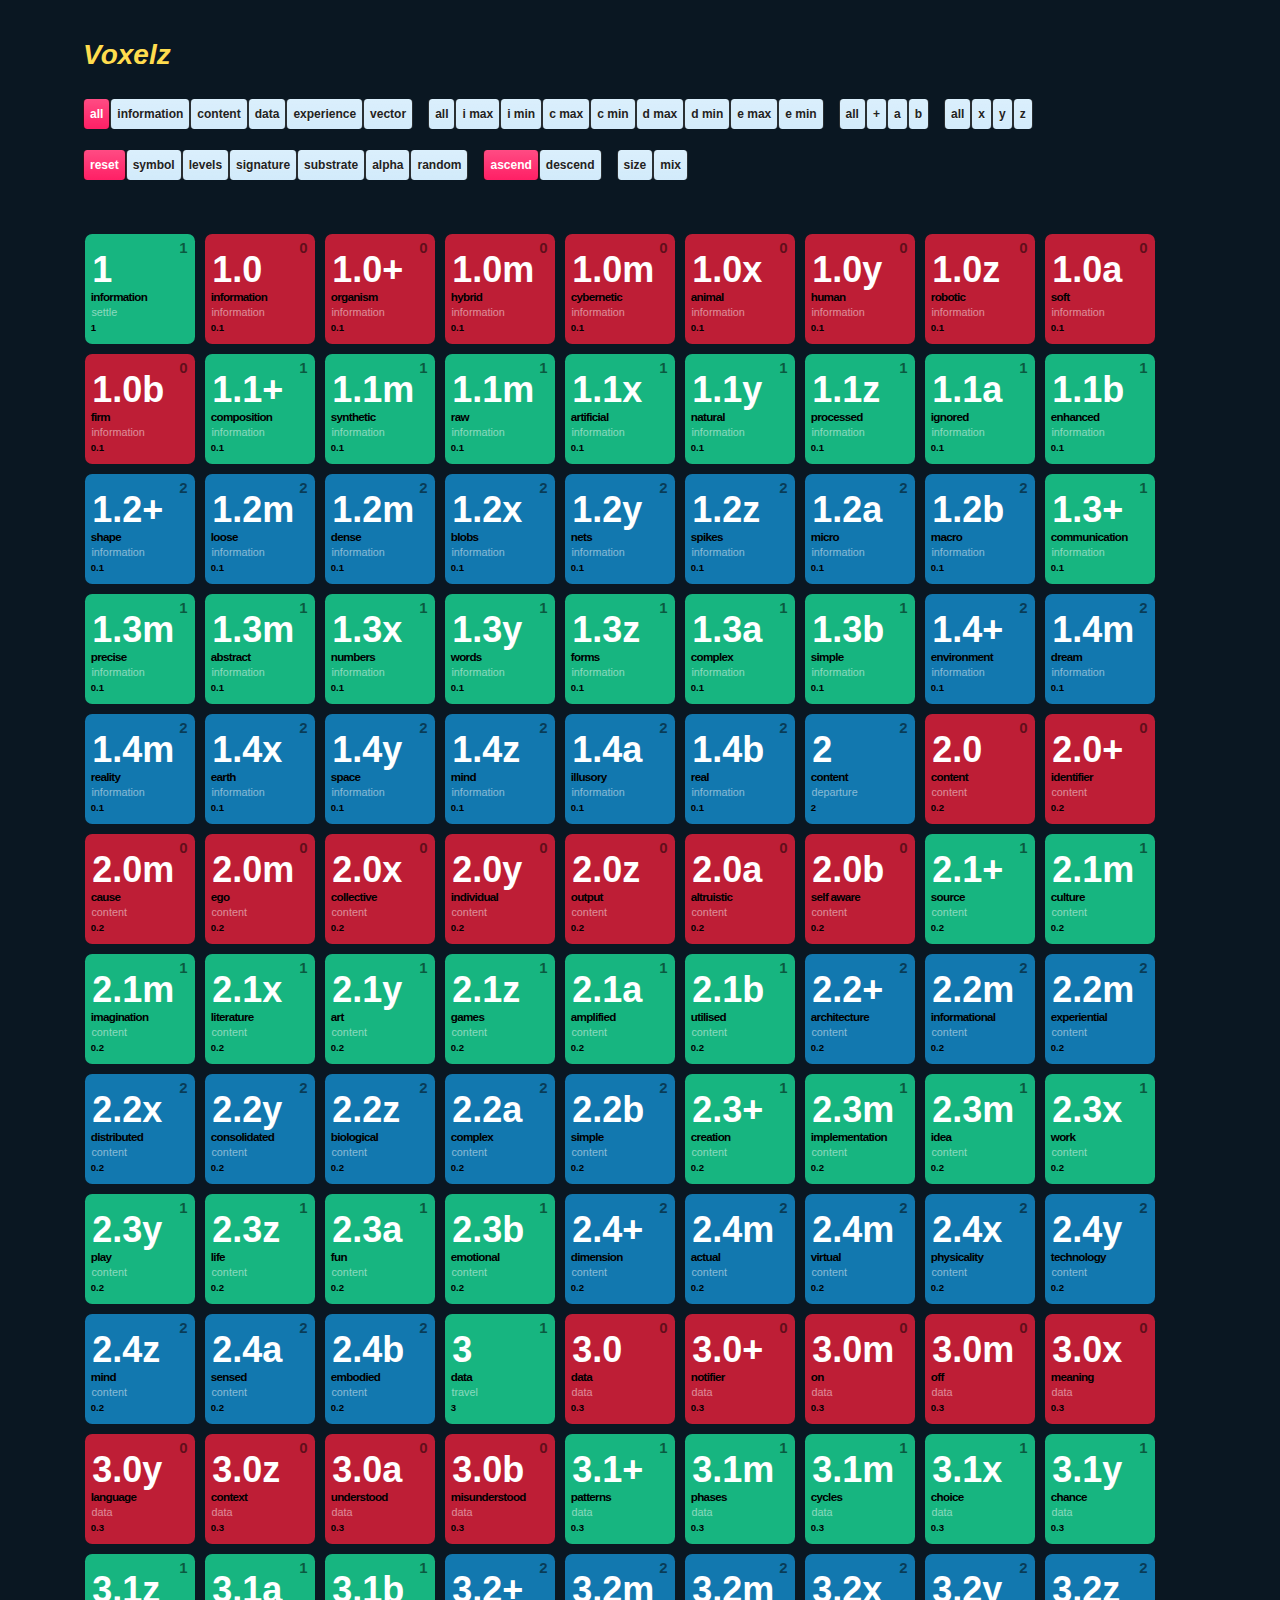
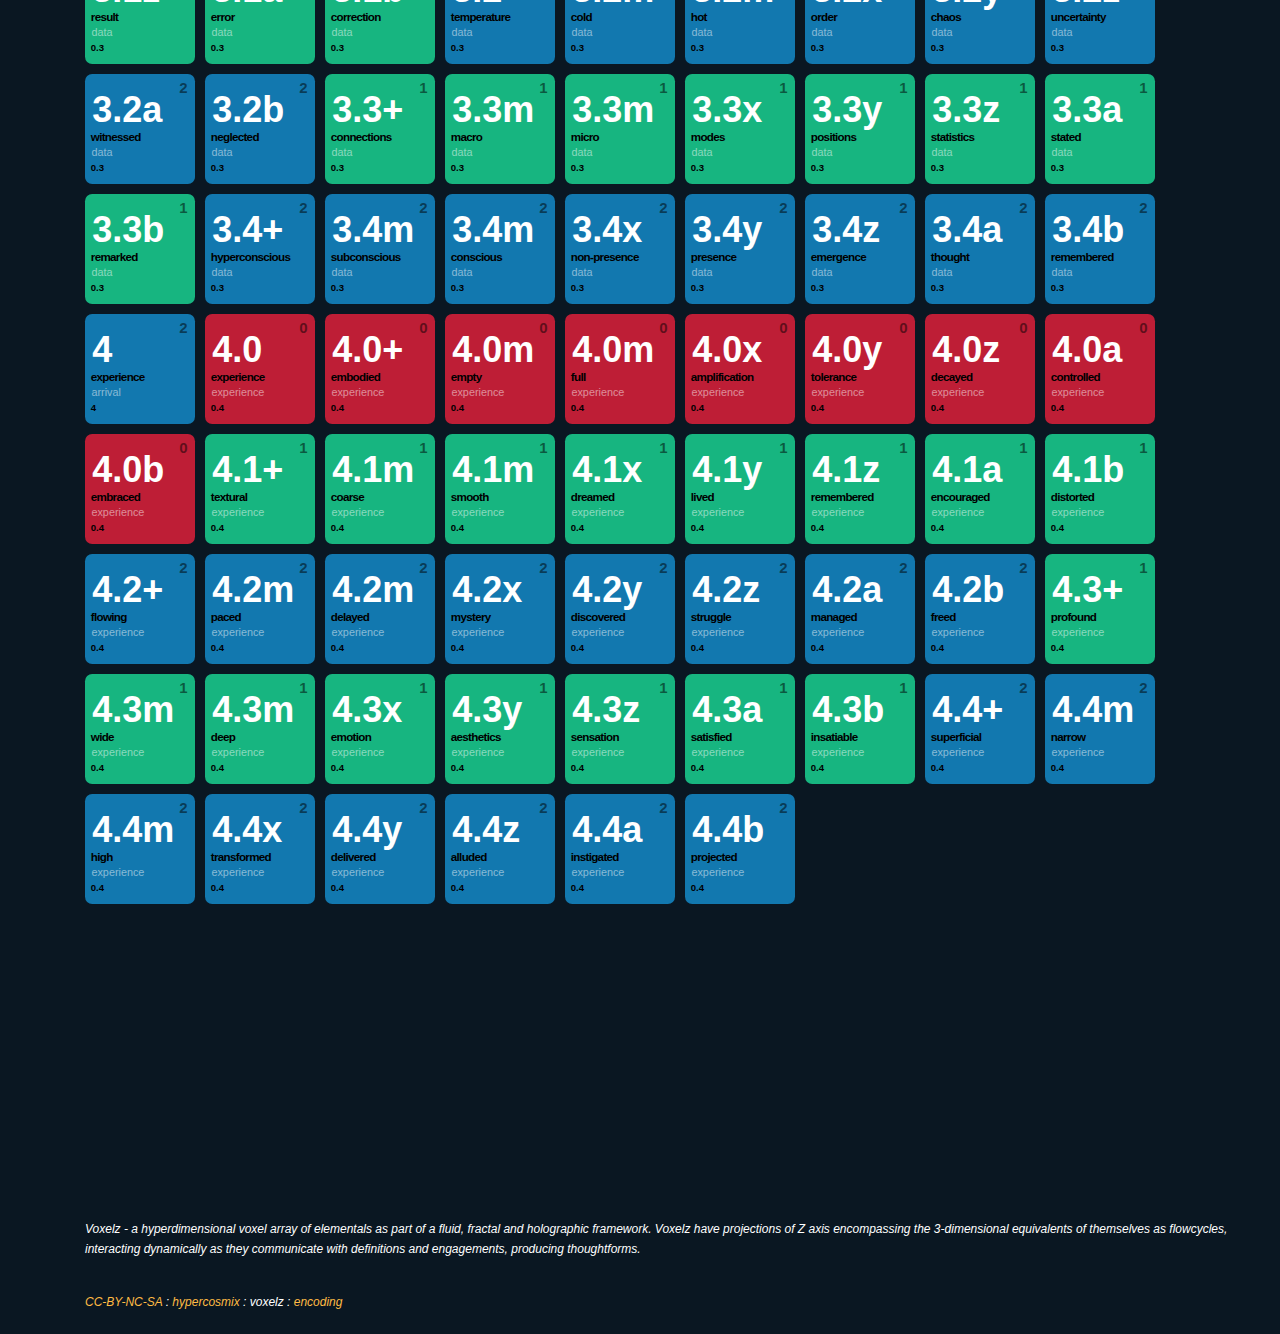
==== index.html @ 6b5d3782 "Cleaning up code structure and filenames" ====
<!DOCTYPE html>
<html class="csstransforms no-csstransforms3d csstransitions" lang="en"><head>
<meta http-equiv="content-type" content="text/html; charset=UTF-8">

  <meta charset="utf-8">
  <title>Voxelz</title>

  <!--[if lt IE 9]><script src="http://html5shim.googlecode.com/svn/trunk/html5.js"></script><![endif]-->

  <meta name="description" content="Voxelz is a hyperdimensional voxel array of elementals as part of a fluid, fractal and holographic framework. They have a projection of Z axis encompassing the 3-dimensional equivalents of themselves, interacting dynamically as they communicate with definitions and engagements, producing thoughtforms.">
  <meta name="language" content="en">
  <meta name="keywords" content="hypercosmix, encodemet, encoding, thoughtforms, thoughtformer, voxelz, voxel, elementals, hyperdimensional array, hyperparameters, framework, opensource, open source, creative commons, lexicon, ui, ux, ix, database, interface, metainterface, meta-interface, entanglement, personas, metaconstructs, entpm, living cells, resonance core, nerve synapse, mind compass">

  <link rel="stylesheet" href="stylesheets/style.css">

  <!-- scripts at bottom of page -->


</head>

<body class="hypercosmix">

<section id="options" class="clearfix">
<br>
 <h1>Voxelz</h1>

    <div class="id option-combo">
      <ul id="filters" class="option-set clearfix" data-option-key="filter">
        <li><a href="#filter" data-option-value="*" class="selected">all</a></li>
        <li><a href="#filter" data-option-value=".information">information</a></li>
        <li><a href="#filter" data-option-value=".content">content</a></li>
        <li><a href="#filter" data-option-value=".data">data</a></li>
        <li><a href="#filter" data-option-value=".experience">experience</a></li>
        <li><a href="#filter" data-option-value=".vector">vector</a></li>
      </ul>
    </div>
    <div class="id option-combo">
      <ul id="filters" class="option-set clearfix" data-option-key="filter">
        <li><a href="#filter" data-option-value=".information, .content, .data, .experience">all</a></li>
        <li><a href="#filter" data-option-value=".information:not(.minima)">i max</a></li>
        <li><a href="#filter" data-option-value=".information:not(.maxima)">i min</a></li>
        <li><a href="#filter" data-option-value=".content:not(.minima)">c max</a></li>
        <li><a href="#filter" data-option-value=".content:not(.maxima)">c min</a></li>
        <li><a href="#filter" data-option-value=".data:not(.minima)">d max</a></li>
        <li><a href="#filter" data-option-value=".data:not(.maxima)">d min</a></li>
        <li><a href="#filter" data-option-value=".experience:not(.minima)">e max</a></li>
        <li><a href="#filter" data-option-value=".experience:not(.maxima)">e min</a></li>
      </ul>
    </div>
    <div class="id option-combo">
      <ul id="filters" class="option-set clearfix" data-option-key="filter">
        <li><a href="#filter" data-option-value=".plus, .a, .b">all</a></li>
        <li><a href="#filter" data-option-value=".plus">+</a></li>
        <li><a href="#filter" data-option-value=".a">a</a></li>
        <li><a href="#filter" data-option-value=".b">b</a></li>
       </ul>
    </div>
    <div class="id option-combo">
      <ul id="filters" class="option-set clearfix" data-option-key="filter">
        <li><a href="#filter" data-option-value=".x, .y, .z">all</a></li>
        <li><a href="#filter" data-option-value=".x">x</a></li>
        <li><a href="#filter" data-option-value=".y">y</a></li>
        <li><a href="#filter" data-option-value=".z">z</a></li>
      </ul>
    </div>
    <div class="id option-combo">
      <ul id="sort-by" class="option-set clearfix" data-option-key="sortBy">
        <li><a href="#sortBy=original-order" data-option-value="original-order" class="selected" data="">reset</a></li>
        <li><a href="#sortBy=symbol" data-option-value="symbol">symbol</a></li>
        <li><a href="#sortBy=number" data-option-value="number">levels</a></li>
        <li><a href="#sortBy=weight" data-option-value="weight">signature</a></li>
        <li><a href="#sortBy=category" data-option-value="category">substrate</a></li>
        <li><a href="#sortBy=name" data-option-value="name">alpha</a></li>
        <li><a href="#sortBy=random" data-option-value="random">random</a></li>
      </ul>
    </div>
    <div class="id option-combo">
     <ul id="sort-direction" class="option-set clearfix" data-option-key="sortAscending">
       <li><a href="#sortAscending=true" data-option-value="true" class="selected">ascend</a></li>
       <li><a href="#sortAscending=false" data-option-value="false">descend</a></li>
     </ul>
    </div>
    <div class="id option-combo">
     <ul id="etc" class="clearfix">
       <li id="toggle-sizes"><a href="#toggle-sizes">size</a></li>
       <li id="shuffle"><a href="#shuffle">mix</a></li>
     </ul>
    </div>

</section> <!-- #options -->

    <!--img src="http://voxelz.com/img/" class="fadeout" alt="" width="115" height="115"/ -->

<div style="position: relative; overflow: hidden; height: 2520px;" id="container" class="clickable clearfix isotope">

  <template id="voxel-template">
    <div class="element isotope-item" data-symbol="4.4z">
      <p class="number">2</p>
      <h3 class="symbol">4.4z</h3>
      <h2 class="name">alluded</h2>
      <p class="substrate">experience</p>
      <p class="weight">0.4.0.2.0.0.0.0.z</p>
    </div>
  </template>




</div>




<footer>
  <p>Voxelz - a hyperdimensional voxel array of elementals as part of a
fluid, fractal and holographic framework. Voxelz have projections of Z
axis encompassing the 3-dimensional equivalents of themselves as
flowcycles, interacting dynamically as they communicate with definitions
and engagements, producing thoughtforms.</p>
  <br>
  <p><a href="http://creativecommons.org/licenses/by-nc-sa/3.0/deed.en_US">CC-BY-NC-SA</a> : <a href="http://hypercosmix.com/">hypercosmix</a> : voxelz : <a href="http://encodement.com/">encoding</a></p>
</footer>



<script src="lib/jquery.js"></script>
<script src="lib/jquery-backbutton.js"></script>
<script src="lib/jquery-hashchange.js"></script>
<script src="lib/jquery-isotope.js"></script>

<script src="lib/template_polyfil.js"></script>

<script src="entpm/entpm.js"></script>
<script src="entpm/structure.js"></script>
<script src="entpm/voxel.js"></script>
<script src="entpm/voxelz.js"></script>

<script src="scripts/rendering.js"></script>

<script src="lib/voxelz.js"></script>

</body>
</html>
---- stylesheets/style.css ----
/* Start: Recommended Isotope styles */

/**** Isotope Filtering ****/

.isotope-item {
  z-index: 2;
}

.isotope-hidden.isotope-item {
  pointer-events: none;
  z-index: 1;
}

/**** Isotope CSS3 transitions ****/

.isotope,
.isotope .isotope-item {
  -webkit-transition-duration: 0.8s;
     -moz-transition-duration: 0.8s;
      -ms-transition-duration: 0.8s;
       -o-transition-duration: 0.8s;
          transition-duration: 0.8s;
}

.isotope {
  -webkit-transition-property: height, width;
     -moz-transition-property: height, width;
      -ms-transition-property: height, width;
       -o-transition-property: height, width;
          transition-property: height, width;
}

.isotope .isotope-item {
  -webkit-transition-property: -webkit-transform, opacity;
     -moz-transition-property:    -moz-transform, opacity;
      -ms-transition-property:     -ms-transform, opacity;
       -o-transition-property:      -o-transform, opacity;
          transition-property:         transform, opacity;
}

/**** disabling Isotope CSS3 transitions ****/

.isotope.no-transition,
.isotope.no-transition .isotope-item,
.isotope .isotope-item.no-transition {
  -webkit-transition-duration: 0s;
     -moz-transition-duration: 0s;
      -ms-transition-duration: 0s;
       -o-transition-duration: 0s;
          transition-duration: 0s;
}

/* End: Recommended Isotope styles */



/* disable CSS transitions for containers with infinite scrolling*/
.isotope.infinite-scrolling {
  -webkit-transition: none;
     -moz-transition: none;
      -ms-transition: none;
       -o-transition: none;
          transition: none;
}


/**** Base styles ****/

html, body, div, span, object, iframe,
h1, h2, h3, h4, h5, h6, p, blockquote, pre,
abbr, address, cite, code, del, dfn, em, img, ins, kbd, q, samp,
small, strong, sub, sup, var, b, i, dl, dt, dd, ol, ul, li,
fieldset, form, label, legend,
table, caption, tbody, tfoot, thead, tr, th, td,
article, aside, canvas, details, figcaption, figure,
footer, header, hgroup, menu, nav, section, summary,
time, mark, audio, video {
  margin: 0;
  padding: 0;
  border: 0;
  font-size: 100%;
  font: inherit;
  vertical-align: baseline;
}

article, aside, details, figcaption, figure,
footer, header, hgroup, menu, nav, section {
  display: block;
}

body {
  padding: 20px;
  font-family: 'Lucida Sans', 'Lucida Sans Regular', 'Lucida Grande', 'Lucida Sans Unicode', Arial, sans-serif;
  font-size: 12px;
  line-height: 1.7em;
  background: #0A1722;
  color: #FFF;
}

h1, h2, h3, p, ul, ol, pre, dl {
  margin-bottom: 1.0em;
}

h1, h2, #super-list, .element, .tagline, #index-list, 
.super-list .link {
  font-family: 'Helvetica Neue', Arial, sans-serif;
}

h1, h2, h3 { font-weight: bold; }

h1 {
  font-size: 28px;
  font-style: italic;
  line-height: 1.1em;
  color: #FFDC4E;
}

h2 {
  font-size: 24px;
  line-height: 1.1em;
  color: #FFDC4E;
}

ul, ol {
  margin-left: 1.5em;
}

a,
a code {
  color: #FB4;
  text-decoration: none;
}

a:hover,
a:hover code { 
  color: #4BF; 
}

a:active,
a:active code {
  color: #1FB;
  background: black;
}

a img { border: none; }

em { font-style: italic; }
strong { font-weight: bold; }

blockquote {
  padding-left: 1.0em;
  margin-left: 1.0em;
  border-left: 1px solid #333;
  font-style: italic;
}

/**** Isotope styles ****/

/* required for containers to inherit vertical size from window */
html,
body {
  height: 100%;
}

div.id img.fadeout{
opacity:1.0;-webkit-transition:opacity 
.3s ease-in-out;-moz-transition:opacity 
.3s ease-in-out;-o-transition:opacity 
.3s ease-in-out;transition:opacity 
.3s ease-in-out
}

div.id h3, div.id h2, div.id p,div.id span,div.id img{
  opacity:1.0;-webkit-transition:opacity 
  .3s ease-in-out;-moz-transition:opacity 
  .3s ease-in-out;-o-transition:opacity 
  .3s ease-in-out;transition:opacity 
  .3s ease-in-out}

div.id:hover 
h3,div.id:hover 
p,div.id:hover 
span,div.id:hover 
img{opacity:1.0}
h3{opacity:1.0;}
h2{opacity:1.0;}
p{opacity:1.0;}
div.id:hover 
img.fadeout{opacity:.0}
h3.fadeout{opacity:.0}
h2.fadeout{opacity:.0}
p.fadeout{opacity:.0}
.item-images{display:none}


#container {
  border: 0px solid #666;
  padding-top: 15px;
  padding-left: 60px;
  padding-right: 60px;
  margin-bottom: 60px;
}

.element {
  width: 110px;
  height: 110px;
  margin: 5px;
  float: left;
  overflow: hidden;
  position: relative;
  background: #888;
  color: #222;
  -webkit-border-top-right-radius: 0.6em;
      -moz-border-radius-topright: 0.6em;
          border-top-right-radius: 0.6em;
  -webkit-border-bottom-left-radius: 0.6em;
      -moz-border-radius-bottomleft: 0.6em;
          border-bottom-left-radius: 0.6em; 
  -webkit-border-top-left-radius: 0.6em;
      -moz-border-radius-topleft: 0.6em;
          border-top-left-radius: 0.6em;
  -webkit-border-bottom-right-radius: 0.6em;
      -moz-border-radius-bottomright: 0.6em;
          border-bottom-right-radius: 0.6em;                    
}

.element.plus1                                                                                              { background: #17B380; background: hsl( 160,  77%, 40%); }
.element.minus7                                                                                             { background: #1279B0; background: hsl( 201,  81%, 38%); }
.element.plus2                                                                                              { background: #17B380; background: hsl( 160,  77%, 40%); }
.element.minus6                                                                                             { background: #1279B0; background: hsl( 201,  81%, 38%); }
.element.plus3                                                                                              { background: #17B380; background: hsl( 160,  77%, 40%); }
.element.minus5                                                                                             { background: #1279B0; background: hsl( 201,  81%, 38%); }
.element.plus4                                                                                              { background: #17B380; background: hsl( 160,  77%, 40%); }
.element.minus8                                                                                             { background: #1279B0; background: hsl( 201,  81%, 38%); }

.element.x                                                                                                  { background: #60C76A; background: hsl( 126,  48%, 58%); }
.element.y                                                                                                  { background: #E96199; background: hsl( 335,  76%, 65%); }
.element.z                                                                                                  { background: #00C3CB; background: hsl( 182,  100%, 40%); }

.element.time                                                                                               { background: #60C76A; background: hsl( 126,  48%, 58%); }
.element.emotion                                                                                            { background: #E96199; background: hsl( 335,  76%, 65%); }
.element.projection                                                                                         { background: #00C3CB; background: hsl( 182,  100%, 40%); }

.element.vector                                                                                             { background: #BF1E35; background: hsl( 351,  73%, 43%); }
.element.minima                                                                                             { background: #17B380; background: hsl( 160,  77%, 40%); }
.element.maxima                                                                                             { background: #1279B0; background: hsl( 201,  81%, 38%); }

.element.information                                                                                        { background: #17B380; background: hsl( 160,  77%, 40%); }
.element.content                                                                                            { background: #1279B0; background: hsl( 201,  81%, 38%); }
.element.data                                                                                               { background: #17B380; background: hsl( 160,  77%, 40%); }
.element.experience                                                                                         { background: #1279B0; background: hsl( 201,  81%, 38%); }

.element.vector.information                                                                                 { background: #BF1E35; background: hsl( 351,  73%, 43%); }
.element.vector.information.organism                                                                        { background: #BF1E35; background: hsl( 351,  73%, 43%); }
.element.vector.information.organism.vector.hybrid                                                          { background: #BF1E35; background: hsl( 351,  73%, 43%); }
.element.vector.information.organism.vector.cybernetic                                                      { background: #BF1E35; background: hsl( 351,  73%, 43%); }
.element.vector.information.organism.vector.animal                                                          { background: #BF1E35; background: hsl( 351,  73%, 43%); }
.element.vector.information.organism.vector.human                                                           { background: #BF1E35; background: hsl( 351,  73%, 43%); }
.element.vector.information.organism.vector.robotic                                                         { background: #BF1E35; background: hsl( 351,  73%, 43%); }
.element.vector.information.organism.minima.composition                                                     { background: #17B380; background: hsl( 160,  77%, 40%); }
.element.vector.information.organism.minima.composition.synthetic                                           { background: #17B380; background: hsl( 160,  77%, 40%); }
.element.vector.information.organism.minima.composition.raw                                                 { background: #17B380; background: hsl( 160,  77%, 40%); }
.element.vector.information.organism.minima.composition.artifical                                           { background: #17B380; background: hsl( 160,  77%, 40%); }
.element.vector.information.organism.minima.composition.natural                                             { background: #17B380; background: hsl( 160,  77%, 40%); }
.element.vector.information.organism.minima.composition.processed                                           { background: #17B380; background: hsl( 160,  77%, 40%); }
.element.vector.information.organism.maxima.composition.shape                                               { background: #1279B0; background: hsl( 201,  81%, 38%); }
.element.vector.information.organism.maxima.composition.shape.loose                                         { background: #1279B0; background: hsl( 201,  81%, 38%); }
.element.vector.information.organism.maxima.composition.shape.dense                                         { background: #1279B0; background: hsl( 201,  81%, 38%); }
.element.vector.information.organism.maxima.composition.shape.blobs                                         { background: #1279B0; background: hsl( 201,  81%, 38%); }
.element.vector.information.organism.maxima.composition.shape.nets                                          { background: #1279B0; background: hsl( 201,  81%, 38%); }
.element.vector.information.organism.maxima.composition.shape.spikes                                        { background: #1279B0; background: hsl( 201,  81%, 38%); }
.element.vector.information.organism.minima.composition.shape.communication                                 { background: #17B380; background: hsl( 160,  77%, 40%); }
.element.vector.information.organism.minima.composition.shape.communication.abstract                        { background: #17B380; background: hsl( 160,  77%, 40%); }
.element.vector.information.organism.minima.composition.shape.communication.precise                         { background: #17B380; background: hsl( 160,  77%, 40%); }
.element.vector.information.organism.minima.composition.shape.communication.numbers                         { background: #17B380; background: hsl( 160,  77%, 40%); }
.element.vector.information.organism.minima.composition.shape.communication.words                           { background: #17B380; background: hsl( 160,  77%, 40%); }
.element.vector.information.organism.minima.composition.shape.communication.form                            { background: #17B380; background: hsl( 160,  77%, 40%); }
.element.vector.information.organism.maxima.composition.shape.communication.environment                     { background: #1279B0; background: hsl( 201,  81%, 38%); }
.element.vector.information.organism.maxima.composition.shape.communication.environment.dream               { background: #1279B0; background: hsl( 201,  81%, 38%); }
.element.vector.information.organism.maxima.composition.shape.communication.environment.reality             { background: #1279B0; background: hsl( 201,  81%, 38%); }
.element.vector.information.organism.maxima.composition.shape.communication.environment.earth               { background: #1279B0; background: hsl( 201,  81%, 38%); }
.element.vector.information.organism.maxima.composition.shape.communication.environment.space               { background: #1279B0; background: hsl( 201,  81%, 38%); }
.element.vector.information.organism.maxima.composition.shape.communication.environment.mind                { background: #1279B0; background: hsl( 201,  81%, 38%); }

.element.vector.content                                                                                     { background: #BF1E35; background: hsl( 351,  73%, 43%); }
.element.vector.content.identifier                                                                          { background: #BF1E35; background: hsl( 351,  73%, 43%); }
.element.vector.content.identifier.vector.cause                                                             { background: #BF1E35; background: hsl( 351,  73%, 43%); }
.element.vector.content.identifier.vector.ego                                                               { background: #BF1E35; background: hsl( 351,  73%, 43%); }
.element.vector.content.identifier.vector.collective                                                        { background: #BF1E35; background: hsl( 351,  73%, 43%); }
.element.vector.content.identifier.vector.individual                                                        { background: #BF1E35; background: hsl( 351,  73%, 43%); }
.element.vector.content.identifier.vector.output                                                            { background: #BF1E35; background: hsl( 351,  73%, 43%); }
.element.vector.content.identifier.minima.source                                                            { background: #17B380; background: hsl( 160,  77%, 40%); }
.element.vector.content.identifier.minima.source.culture                                                    { background: #17B380; background: hsl( 160,  77%, 40%); }
.element.vector.content.identifier.minima.source.imagination                                                { background: #17B380; background: hsl( 160,  77%, 40%); }
.element.vector.content.identifier.minima.source.literature                                                 { background: #17B380; background: hsl( 160,  77%, 40%); }
.element.vector.content.identifier.minima.source.art                                                        { background: #17B380; background: hsl( 160,  77%, 40%); }
.element.vector.content.identifier.minima.source.games                                                      { background: #17B380; background: hsl( 160,  77%, 40%); }
.element.vector.content.identifier.maxima.source.architecture                                               { background: #1279B0; background: hsl( 201,  81%, 38%); }
.element.vector.content.identifier.maxima.source.architecture.informational                                 { background: #1279B0; background: hsl( 201,  81%, 38%); }
.element.vector.content.identifier.maxima.source.architecture.experiential                                  { background: #1279B0; background: hsl( 201,  81%, 38%); }
.element.vector.content.identifier.maxima.source.architecture.distributed                                   { background: #1279B0; background: hsl( 201,  81%, 38%); }
.element.vector.content.identifier.maxima.source.architecture.consolidated                                  { background: #1279B0; background: hsl( 201,  81%, 38%); }
.element.vector.content.identifier.maxima.source.architecture.biological                                    { background: #1279B0; background: hsl( 201,  81%, 38%); }
.element.vector.content.identifier.minima.source.architecture.creation                                      { background: #17B380; background: hsl( 160,  77%, 40%); }
.element.vector.content.identifier.minima.source.architecture.creation.implementation                       { background: #17B380; background: hsl( 160,  77%, 40%); }
.element.vector.content.identifier.minima.source.architecture.creation.idea                                 { background: #17B380; background: hsl( 160,  77%, 40%); }
.element.vector.content.identifier.minima.source.architecture.creation.work                                 { background: #17B380; background: hsl( 160,  77%, 40%); }
.element.vector.content.identifier.minima.source.architecture.creation.play                                 { background: #17B380; background: hsl( 160,  77%, 40%); }
.element.vector.content.identifier.minima.source.architecture.creation.life                                 { background: #17B380; background: hsl( 160,  77%, 40%); }
.element.vector.content.identifier.maxima.source.architecture.creation.dimension                            { background: #1279B0; background: hsl( 201,  81%, 38%); }
.element.vector.content.identifier.maxima.source.architecture.creation.dimension.actual                     { background: #1279B0; background: hsl( 201,  81%, 38%); }
.element.vector.content.identifier.maxima.source.architecture.creation.dimension.virtual                    { background: #1279B0; background: hsl( 201,  81%, 38%); }
.element.vector.content.identifier.maxima.source.architecture.creation.dimension.physicality                { background: #1279B0; background: hsl( 201,  81%, 38%); }
.element.vector.content.identifier.maxima.source.architecture.creation.dimension.technology                 { background: #1279B0; background: hsl( 201,  81%, 38%); }
.element.vector.content.identifier.maxima.source.architecture.creation.dimension.mind                       { background: #1279B0; background: hsl( 201,  81%, 38%); }

.element.vector.data                                                                                        { background: #BF1E35; background: hsl( 351,  73%, 43%); }
.element.vector.data.notifier                                                                               { background: #BF1E35; background: hsl( 351,  73%, 43%); }
.element.vector.data.notifier.vector.on                                                                     { background: #BF1E35; background: hsl( 351,  73%, 43%); }
.element.vector.data.notifier.vector.off                                                                    { background: #BF1E35; background: hsl( 351,  73%, 43%); }
.element.vector.data.notifier.vector.meaning                                                                { background: #BF1E35; background: hsl( 351,  73%, 43%); }
.element.vector.data.notifier.vector.language                                                               { background: #BF1E35; background: hsl( 351,  73%, 43%); }
.element.vector.data.notifier.vector.context                                                                { background: #BF1E35; background: hsl( 351,  73%, 43%); }
.element.vector.data.notifier.minima.patterns                                                               { background: #17B380; background: hsl( 160,  77%, 40%); }
.element.vector.data.notifier.minima.patterns.phases                                                        { background: #17B380; background: hsl( 160,  77%, 40%); }
.element.vector.data.notifier.minima.patterns.cycles                                                        { background: #17B380; background: hsl( 160,  77%, 40%); }
.element.vector.data.notifier.minima.patterns.choice                                                        { background: #17B380; background: hsl( 160,  77%, 40%); }
.element.vector.data.notifier.minima.patterns.chance                                                        { background: #17B380; background: hsl( 160,  77%, 40%); }
.element.vector.data.notifier.minima.patterns.result                                                        { background: #17B380; background: hsl( 160,  77%, 40%); }
.element.vector.data.notifier.maxima.patterns.temperature                                                   { background: #1279B0; background: hsl( 201,  81%, 38%); }
.element.vector.data.notifier.maxima.patterns.temperature.cold                                              { background: #1279B0; background: hsl( 201,  81%, 38%); }
.element.vector.data.notifier.maxima.patterns.temperature.hot                                               { background: #1279B0; background: hsl( 201,  81%, 38%); }
.element.vector.data.notifier.maxima.patterns.temperature.order                                             { background: #1279B0; background: hsl( 201,  81%, 38%); }
.element.vector.data.notifier.maxima.patterns.temperature.chaos                                             { background: #1279B0; background: hsl( 201,  81%, 38%); }
.element.vector.data.notifier.maxima.patterns.temperature.uncertainty                                       { background: #1279B0; background: hsl( 201,  81%, 38%); }
.element.vector.data.notifier.minima.patterns.temperature.connection                                        { background: #17B380; background: hsl( 160,  77%, 40%); }
.element.vector.data.notifier.minima.patterns.temperature.connection.macro                                  { background: #17B380; background: hsl( 160,  77%, 40%); }
.element.vector.data.notifier.minima.patterns.temperature.connection.micro                                  { background: #17B380; background: hsl( 160,  77%, 40%); }
.element.vector.data.notifier.minima.patterns.temperature.connection.modes                                  { background: #17B380; background: hsl( 160,  77%, 40%); }
.element.vector.data.notifier.minima.patterns.temperature.connection.positions                              { background: #17B380; background: hsl( 160,  77%, 40%); }
.element.vector.data.notifier.minima.patterns.temperature.connection.statistics                             { background: #17B380; background: hsl( 160,  77%, 40%); }
.element.vector.data.notifier.maxima.patterns.temperature.connection.hyperconscious                         { background: #1279B0; background: hsl( 201,  81%, 38%); }
.element.vector.data.notifier.maxima.patterns.temperature.connection.hyperconscious.subconscious            { background: #1279B0; background: hsl( 201,  81%, 38%); }
.element.vector.data.notifier.maxima.patterns.temperature.connection.hyperconscious.conscious               { background: #1279B0; background: hsl( 201,  81%, 38%); }
.element.vector.data.notifier.maxima.patterns.temperature.connection.hyperconscious.nonpresence             { background: #1279B0; background: hsl( 201,  81%, 38%); }
.element.vector.data.notifier.maxima.patterns.temperature.connection.hyperconscious.presence                { background: #1279B0; background: hsl( 201,  81%, 38%); }
.element.vector.data.notifier.maxima.patterns.temperature.connection.hyperconscious.emergence               { background: #1279B0; background: hsl( 201,  81%, 38%); }

.element.vector.experience                                                                                  { background: #BF1E35; background: hsl( 351,  73%, 43%); }
.element.vector.experience.embodied                                                                         { background: #BF1E35; background: hsl( 351,  73%, 43%); }
.element.vector.experience.embodied.vector.empty                                                            { background: #BF1E35; background: hsl( 351,  73%, 43%); }
.element.vector.experience.embodied.vector.full                                                             { background: #BF1E35; background: hsl( 351,  73%, 43%); }
.element.vector.experience.embodied.vector.amplification                                                    { background: #BF1E35; background: hsl( 351,  73%, 43%); }
.element.vector.experience.embodied.vector.tolerance                                                        { background: #BF1E35; background: hsl( 351,  73%, 43%); }
.element.vector.experience.embodied.vector.decayed                                                          { background: #BF1E35; background: hsl( 351,  73%, 43%); }
.element.vector.experience.embodied.minima.textural                                                         { background: #17B380; background: hsl( 160,  77%, 40%); }
.element.vector.experience.embodied.minima.textural.coarse                                                  { background: #17B380; background: hsl( 160,  77%, 40%); }
.element.vector.experience.embodied.minima.textural.smooth                                                  { background: #17B380; background: hsl( 160,  77%, 40%); }
.element.vector.experience.embodied.minima.textural.dreamed                                                 { background: #17B380; background: hsl( 160,  77%, 40%); }
.element.vector.experience.embodied.minima.textural.lived                                                   { background: #17B380; background: hsl( 160,  77%, 40%); }
.element.vector.experience.embodied.minima.textural.remembered                                              { background: #17B380; background: hsl( 160,  77%, 40%); }
.element.vector.experience.embodied.maxima.textural.flowing                                                 { background: #1279B0; background: hsl( 201,  81%, 38%); }
.element.vector.experience.embodied.maxima.textural.flowing.paced                                           { background: #1279B0; background: hsl( 201,  81%, 38%); }
.element.vector.experience.embodied.maxima.textural.flowing.delayed                                         { background: #1279B0; background: hsl( 201,  81%, 38%); }
.element.vector.experience.embodied.maxima.textural.flowing.mystery                                         { background: #1279B0; background: hsl( 201,  81%, 38%); }
.element.vector.experience.embodied.maxima.textural.flowing.discovered                                      { background: #1279B0; background: hsl( 201,  81%, 38%); }
.element.vector.experience.embodied.maxima.textural.flowing.struggle                                        { background: #1279B0; background: hsl( 201,  81%, 38%); }
.element.vector.experience.embodied.minima.textural.flowing.profound                                        { background: #17B380; background: hsl( 160,  77%, 40%); }
.element.vector.experience.embodied.minima.textural.flowing.profound.wide                                   { background: #17B380; background: hsl( 160,  77%, 40%); }
.element.vector.experience.embodied.minima.textural.flowing.profound.deep                                   { background: #17B380; background: hsl( 160,  77%, 40%); }
.element.vector.experience.embodied.minima.textural.flowing.profound.emotion                                { background: #17B380; background: hsl( 160,  77%, 40%); }
.element.vector.experience.embodied.minima.textural.flowing.profound.aesthetics                             { background: #17B380; background: hsl( 160,  77%, 40%); }
.element.vector.experience.embodied.minima.textural.flowing.profound.sensation                              { background: #17B380; background: hsl( 160,  77%, 40%); }
.element.vector.experience.embodied.maxima.textural.flowing.profound.superficial                            { background: #1279B0; background: hsl( 201,  81%, 38%); }
.element.vector.experience.embodied.maxima.textural.flowing.profound.superficial.narrow                     { background: #1279B0; background: hsl( 201,  81%, 38%); }
.element.vector.experience.embodied.maxima.textural.flowing.profound.superficial.high                       { background: #1279B0; background: hsl( 201,  81%, 38%); }
.element.vector.experience.embodied.maxima.textural.flowing.profound.superficial.transformed                { background: #1279B0; background: hsl( 201,  81%, 38%); }
.element.vector.experience.embodied.maxima.textural.flowing.profound.superficial.delivered                  { background: #1279B0; background: hsl( 201,  81%, 38%); }
.element.vector.experience.embodied.maxima.textural.flowing.profound.superficial.alluded                    { background: #1279B0; background: hsl( 201,  81%, 38%); }



.element * {
  position: absolute;
  margin: 0;
}

.element .symbol {
  left: 0.2em;
  top: 0.5em;
  font-size: 3em;
  line-height: 1em;
  color: #FFF;
}

.element.large .symbol {
  font-size: 4.5em;
}

.element.large .name {
  bottom: 3.9em;
  left: 0.9em;
}

.element.large .number {
  top: 0.5em;
}

.element.large .substrate {
  bottom: 3em;
  left: 1em;
}

.element.large .weight {
  bottom: 1.5em;
  color: hsla(0,0%,0%,1);
  left: 1.109em;
}

.element.fake .symbol {
  color: #000;
}

.element .name {
  color: #000;
  left: 0.5em;
  bottom: 3.456em;
  font-size: 0.97em;
  letter-spacing: -0.06em;
}

.element .weight {
  color: #000;
  font-size: 0.8em;
  font-weight: bold;
  left: 0.6em;
  bottom: 0.6em;
}

.element .substrate {
  font-size: 0.9em;
  color: hsla(100,100%,100%,.5);
  left: 0.6em;
  bottom: 2em;
}

.element .number {
  font-size: 1.25em;
  font-weight: bold;
  color: hsla(0,0%,0%,.5);
  right: 0.5em;
  top: 0.3em;
}

.variable-sizes .element.width2 { width: 230px; }

.variable-sizes .element.height2 { height: 230px; }

.variable-sizes .element.width2.height2 {
  font-size: 2.0em;
}

.element.large,
.variable-sizes .element.large,
.variable-sizes .element.large.width2.height2 {
  font-size: 2.1em;
  width: 350px;
  height: 350px;
  z-index: 100;
}

.clickable .element:hover {
  cursor: pointer;
}

.clickable .element:hover h3 {
  color: #000000;
}

.clickable .element:hover h2 {
  color: white;
}

/**** Options - Filtering ****/

#options {
  padding-bottom: 1.1em;
  margin-left: 63px;
}

#options h3 {
  margin-bottom: 0.2em;
  font-size: 14px;
}

#options h4 { 
  font-weight: bold;
}

#options ul {
  margin: 0;
  list-style: none;
}

#options ul ul {
  margin-left: 1.5em;
}

#options li {
  float: left;
  margin-bottom: 0.2em;
}

#options li a {
  display: block;
  padding: 0.4em 0.5em;
  background-color: #D2EBFB;
  color: #222;
  font-weight: bold;
  text-shadow: 0 1px hsla( 0, 0%, 100%, 0.5 );
  background-image: -webkit-linear-gradient( top, hsla( 0, 0%, 100%, 0.2 ), hsla( 0, 0%, 100%, 0.0 ) );
  background-image:    -moz-linear-gradient( top, hsla( 0, 0%, 100%, 0.2 ), hsla( 0, 0%, 100%, 0.0 ) );
  background-image:     -ms-linear-gradient( top, hsla( 0, 0%, 100%, 0.2 ), hsla( 0, 0%, 100%, 0.0 ) );
  background-image:      -o-linear-gradient( top, hsla( 0, 0%, 100%, 0.2 ), hsla( 0, 0%, 100%, 0.0 ) );
  background-image:         linear-gradient( top, hsla( 0, 0%, 100%, 0.2 ), hsla( 0, 0%, 100%, 0.0 ) );
}

#options li a:hover {
  background-color: #FFF;
}

#options li a:active {
  background-color: #FFF;
  -webkit-box-shadow: inset 0 2px 6px hsla( 0, 0%, 0%, 0.4 );
     -moz-box-shadow: inset 0 2px 6px hsla( 0, 0%, 0%, 0.4 );
       -o-box-shadow: inset 0 2px 6px hsla( 0, 0%, 0%, 0.4 );
          box-shadow: inset 0 2px 6px hsla( 0, 0%, 0%, 0.4 );
}

#options li a {
  border-left:  1px solid hsla( 0, 0%, 0%, 0.8 );
  border-right: 1px solid hsla( 0, 0%, 0%, 0.8 );
}

#options li a {
  border-radius: 4px 4px 4px 4px;
}

#options li a.selected {
  background-color: #FF1F65;
  text-shadow: none;
  color: white;
}

/* Combination filter options*/

#options .option-combo {
  display: inline-block;
  float: left;
  margin-right: 10px;
}

#options .option-combo ul {
  margin: 0 5px 12px 0;
  display: inline-block;
}

#options .option-combo h2,
#options .option-combo h4 {
  line-height: 34px;
  margin-bottom: 0;
  margin-right: 5px;
  display: inline-block;
  vertical-align: top;
}

/* Color shapes */

.color-shape {
  width: 70px;
  height: 70px;
  margin: 5px;
  float: left;
}
 
.color-shape.round {
  -webkit-border-radius: 35px;
     -moz-border-radius: 35px;
          border-radius: 35px;
}
 
.color-shape.big.round {
  -webkit-border-radius: 75px;
     -moz-border-radius: 75px;
          border-radius: 75px;
}
 
.color-shape.red { background: red; }
.color-shape.blue { background: blue; }
.color-shape.yellow { background: yellow; }
 
.color-shape.wide, .color-shape.big { width: 150px; }
.color-shape.tall, .color-shape.big { height: 150px; }

.color-shape a {
  display: block;
  height: 100%;
}

.color-shape a:hover {
  background: white;
  background: hsla( 0, 0%, 100%, 0.5 );
}

/**** Horizontal ****/

.horizontal #container {
  height: 80%;
}

#copy {
  max-width: 640px;
}

/**** Photo demo ****/

.photos .photo {
  width: 320px;
  margin: 5px;
  float: left;
}

.photos .photo img {
  display: block;
  width: 100%;
}

#content {
  margin-left: 80px;
}

.hypercosmix #content {
  height: 100%;
}

/**** Docs ****/

.docs #content {
  max-width: 640px;
}

.docs #content a:hover {
  border-bottom: 1px dotted;
}

/**** Doc page nav ****/



#site-nav {
  width: 200px;
  position: absolute;
  left: 10px;
  top: 0px;
  padding-top: 20px;
  font-size: 12px;
}

#site-nav h1 {
  font-size: 24px;
  margin-bottom: 0.5em;
  margin-top: 0;
  font-weight: bold;
  font-family: 'Helvetica Neue', Arial, sans-serif;
}

#site-nav h2 {
  font-size: 17px;
  font-weight: normal;
  margin: 0 0 0.3em;
  border-top: none;
}

#site-nav h1 a { color: #4FB; }
#site-nav h1 a:hover { color: #4BF; }

#site-nav ul {
  list-style: none;
  margin: 0 0 1.0em;
  font-weight: bold;
}

#site-nav ul ul { margin-bottom: 0; }

#site-nav ul a {
  display: block;
  border: none;
  padding: 1px 5px;
}

#site-nav ul .current a {
  background: hsla( 0, 0%, 0%, 0.3 );
  color: #1BF;
}
#site-nav ul a:hover,
#site-nav ul .current a:hover { color: white; }
  
#site-nav ul .current .toc a {
  font-size: 12px;
  padding-left: 1.2em;
  font-weight: normal;
}

/**** Doc content ****/

.docs #content h2 {
  border-top: 1px solid #333;
  padding-top: 0.8em;
  margin-bottom: 0.8em;
}

.docs #content h2:target { 
  padding: 10px;
  background: white;
  color: #222;
}

.docs #content h3 {
  color: #FEC;
  background: hsla( 0, 0%, 75%, 0.05 );
  padding: 2px 0.5em;
  margin-bottom: 0.5em;
  font-size: 1.15em;
}

.docs #content h4 {
  margin-bottom: 0.5em;
  font-size: 14px;
}


footer {
  font-size: 12px;
  font-style: italic;
  border-top: 0px solid #333;
  margin-left: 65px;
  padding: 0.8em 0;
}

pre {
  padding: 10px;
}

pre, code {
  background: black;
  color: white;
  font-family: 'Monaco', monospace, sans-serif;
}

#content code {
  font-size: 12px;
}

#content pre {
  line-height: 1.6em;
}

h3#options {
  padding-bottom: 0;
}

.option-def dl dt,
.option-def dl dd {
  float: left;
  padding: 0 1.2em;;
  background: #161616;
  line-height: 36px;
  height: 36px;
}

.option-def dl.header dt,
.option-def dl.header dd {
  background: #444;
}

.option-def dl .option-type {
  font-size: 13px;
  color: #AAA;
  font-style: italic;
}

.option-def dl dd {
  border-left: 1px solid #222;
}

/* Tagline */

.docs .tagline {
  font-size: 22px;
  font-weight: 300;
}

/* as-is from MIT */

.docs .as-is {
  font-size: 95%;
}

/* Commercial license blurb */

.docs #commercial {
  background: white;
  padding: 10px;
  font-size: 14px;
  color: #1F1F1D;
}

.docs #commercial a { font-weight: bold;}

/**** Pygments ****/

code .s1,
code .s { color: #78BD55; } /* string */
code .mi, /* integer */
code .cp, /* doctype */
code .kc { color: #5298D4; } /*boolean*/
code .k { color: #E39B79; } /* keyword */
code .kd, /* storage */
code .na { color: #A9D866; } /* markup attribute */
code .p  { color: #EDB; } /* punctuation */
code .o  { color: #F63; }   /* operator */
code .nb { color: #AA97AC;} /* support */

/* comment */
code .c,
code .c1 { color: #666; font-style: italic; }

code .nt { color: #A0C8FC; } /* Markup open tag */

code .nf { color: #9EA8B8; } /* css id */
code .nc { color: #A78352; }  /* CSS class */
code .m  { color: #DE8E50; } /* CSS value */
code .nd { color: #9FAD7E; } /* CSS pseudo selector */



/**** Super list ****/


/**** Sites using Isotope ****/

#sites h2 {
  display: none;
  padding: 0.4em;
  line-height: 32px;
  margin-bottom: 0.4em;
  -webkit-transition: background-color 0.8s;
     -moz-transition: background-color 0.8s;
       -o-transition: background-color 0.8s;
          transition: background-color 0.8s;
}

#sites h2 img {
  display: inline-block;
  margin-right: 0.4em;
  vertical-align: bottom;
}

#sites h2.loading {
  background: white;
  color: #222;
}
#sites h2.error {
  background: red;
  color: #222;
}


#sites ul {
  margin: 0;
}

.super-list .example {
  list-style: none;
  float: left;
  width: 230px;
  margin: 5px;
}

.super-list .example a,
.super-list .example b,
.super-list .example img {
  display: block;
}

.super-list .example img { width: 100%; }

.super-list .example a {
  background: #1F1E1D;
}

.super-list .example a:hover {
  background: white;
  color: #111;
}

.super-list .example b { 
  font-weight: bold;
  line-height: 1.3em;
  padding: 3px;
  padding-top: 8px;
}

.super-list .link {
  float: left;
  position: relative;
  font-size: 24px;
  line-height: 1.2em;
  font-weight: 300;
  margin: 5px;
}

.super-list .link {
  width: 230px;
  height: 110px;
}

.super-list .link a {
  display: block;
  padding: 10px;
  padding-left: 65px;
  height: 90px;
  background: #1F1E1D;
  color: #FE5;
  -webkit-border-radius: 14px;
     -moz-border-radius: 14px;
          border-radius: 14px;
}

.super-list .link a:before {
  content: '➔';
  font-size: 70px;
  position: absolute;
  top: 30px;
  left: 5px;
  -webkit-transform: rotate(90deg);
     -moz-transform: rotate(90deg);
      -ms-transform: rotate(90deg);
       -o-transform: rotate(90deg);
          transform: rotate(90deg);
}

.super-list .link.away a:before {
  top: 25px;
  left: 0px;
  -webkit-transform: rotate(-45deg);
     -moz-transform: rotate(-45deg);
      -ms-transform: rotate(-45deg);
       -o-transform: rotate(-45deg);
          transform: rotate(-45deg);
}

.super-list .link a:hover {
  background: #E58;
  color: white;
}

.super-list .feature .name {
  bottom: auto;
  top: 140px;
  left: 18px;
  font-size: 20px;
}

/**** BIG Graph ****/

.big-graph {
  background: white;
  height: 600px;
  margin: 20px auto;
}

.big-graph .project {
  width: 45px;
  height: 45px;
  float: left;
}

.big-graph .project .icon {
  pointer-events: none;
  width: 31px;
  height: 31px;
  background: white;
  margin-left: 7px;
  -webkit-transition: -webkit-transform 0.25s;
     -moz-transition: -moz-transform    0.25s;
      -ms-transition: -ms-transform     0.25s;
       -o-transition: -o-transform      0.25s;
          transition: transform         0.25s;
}

.big-graph .project:hover {
  z-index: 5;
  
}

.big-graph .project:hover .icon {
  -webkit-transform: scale(3);
     -moz-transform: scale(3);
      -ms-transform: scale(3);
       -o-transform: scale(3);
          transform: scale(3);
}

.big-graph .project.commercial .icon { background: #6B6B6B; }
.big-graph .project.urbanism .icon { background: #00CF00; }
.big-graph .project.public-space .icon { background: #FF8D00; }
.big-graph .project.culture .icon { background: #D61919; }
.big-graph .project.body-culture .icon { background: #00ECFF; }
.big-graph .project.health .icon { background: #FF2251; }
.big-graph .project.education .icon { background: #00A700; }
.big-graph .project.housing .icon { background: #FF02FF; }
.big-graph .project.hotel .icon { background: #0000C3; }
.big-graph .project.media .icon { background: #292929; }

.big-graph .project p {
  line-height: 14px;
  font-size: 10.5px;
  color: black;
  margin-left: 7px;
}

/**** Infinite Scroll ****/

#infscr-loading {
  position: fixed;
  text-align: center;
  bottom: 30px;
  left: 42%;
  z-index: 100;
  background: white;
  background: hsla( 0, 0%, 100%, 0.9 );
  padding: 20px;
  color: #222;
  font-size: 15px;
  font-weight: bold;
  -webkit-border-radius: 10px;
     -moz-border-radius: 10px;
          border-radius: 10px;
}



/* The Magnificent Clearfix: nicolasgallagher.com/micro-clearfix-hack/ */
.clearfix:before, .clearfix:after { content: ""; display: table; }
.clearfix:after { clear: both; }
.clearfix { zoom: 1; }
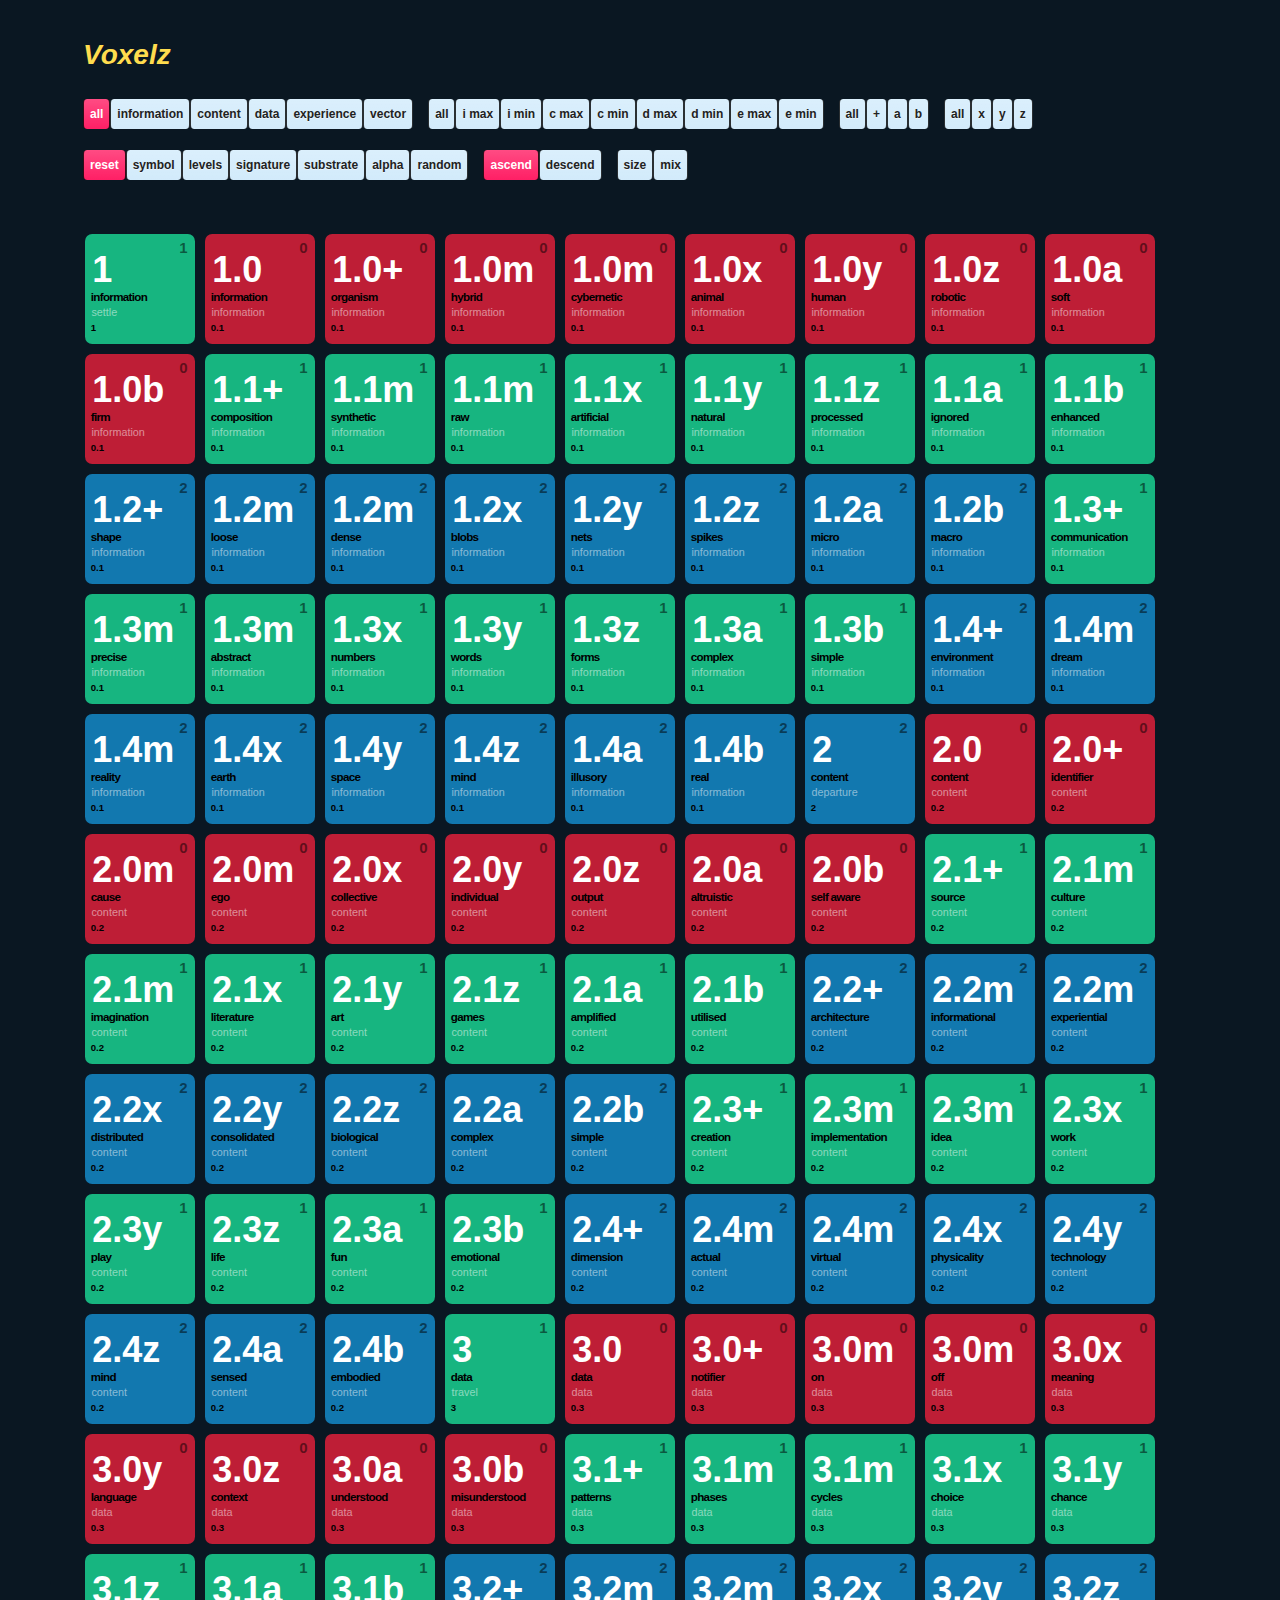
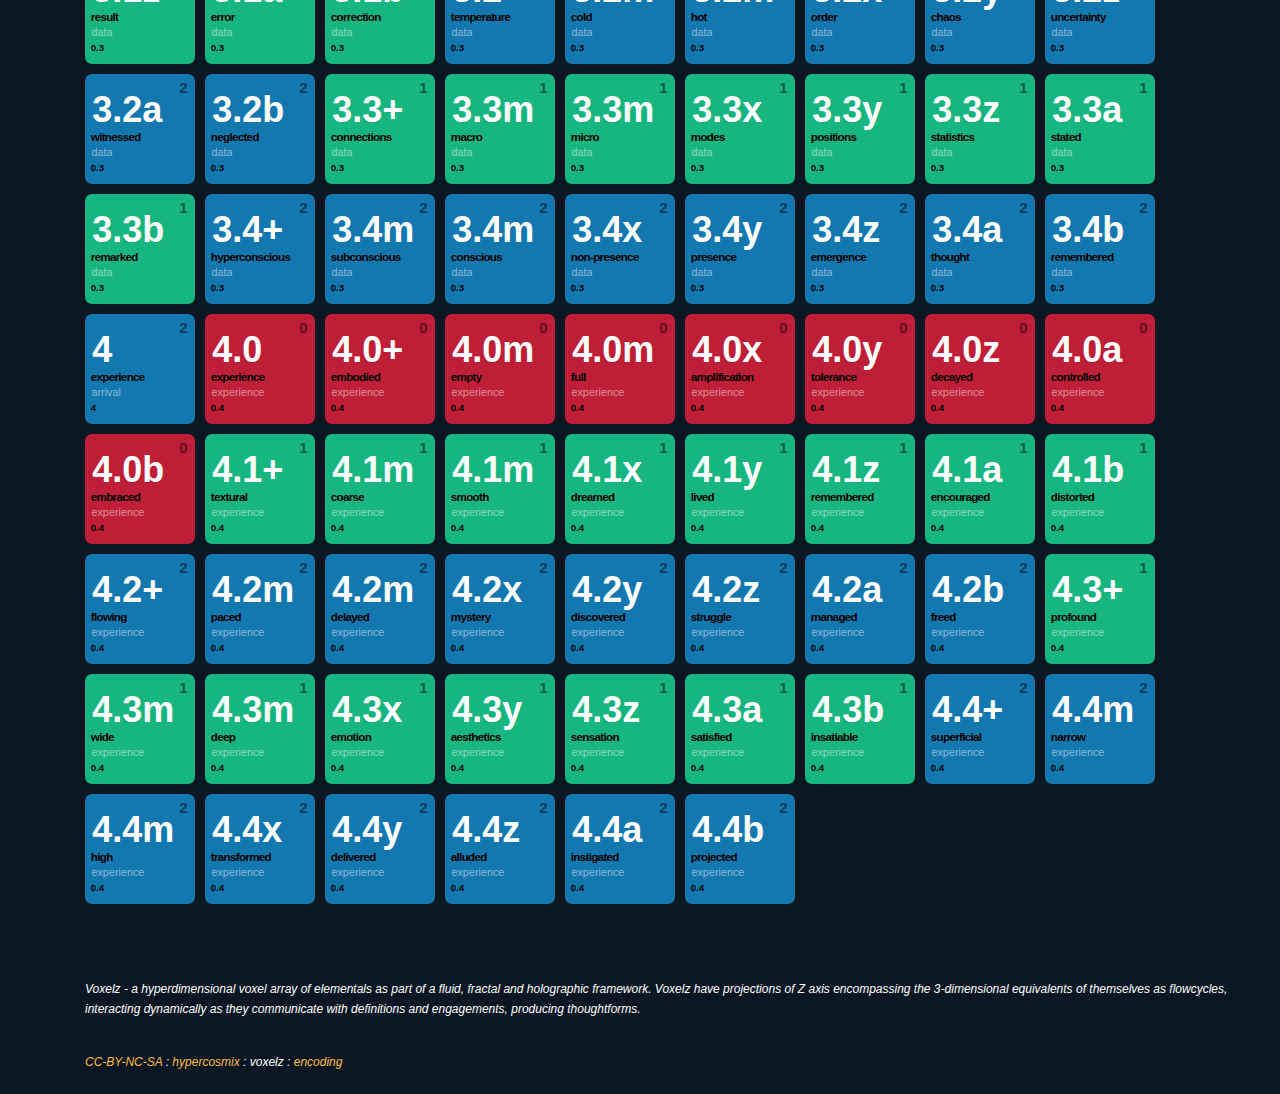
==== commit 8d7ee945: "typo fix" ====
--- a/index.html
+++ b/index.html
@@ -137,7 +137,7 @@
 
 <script src="scripts/rendering.js"></script>
 
-<script src="lib/voxelz.js"></script>
+<script src="scripts/voxelz.js"></script>
 
 </body>
 </html>